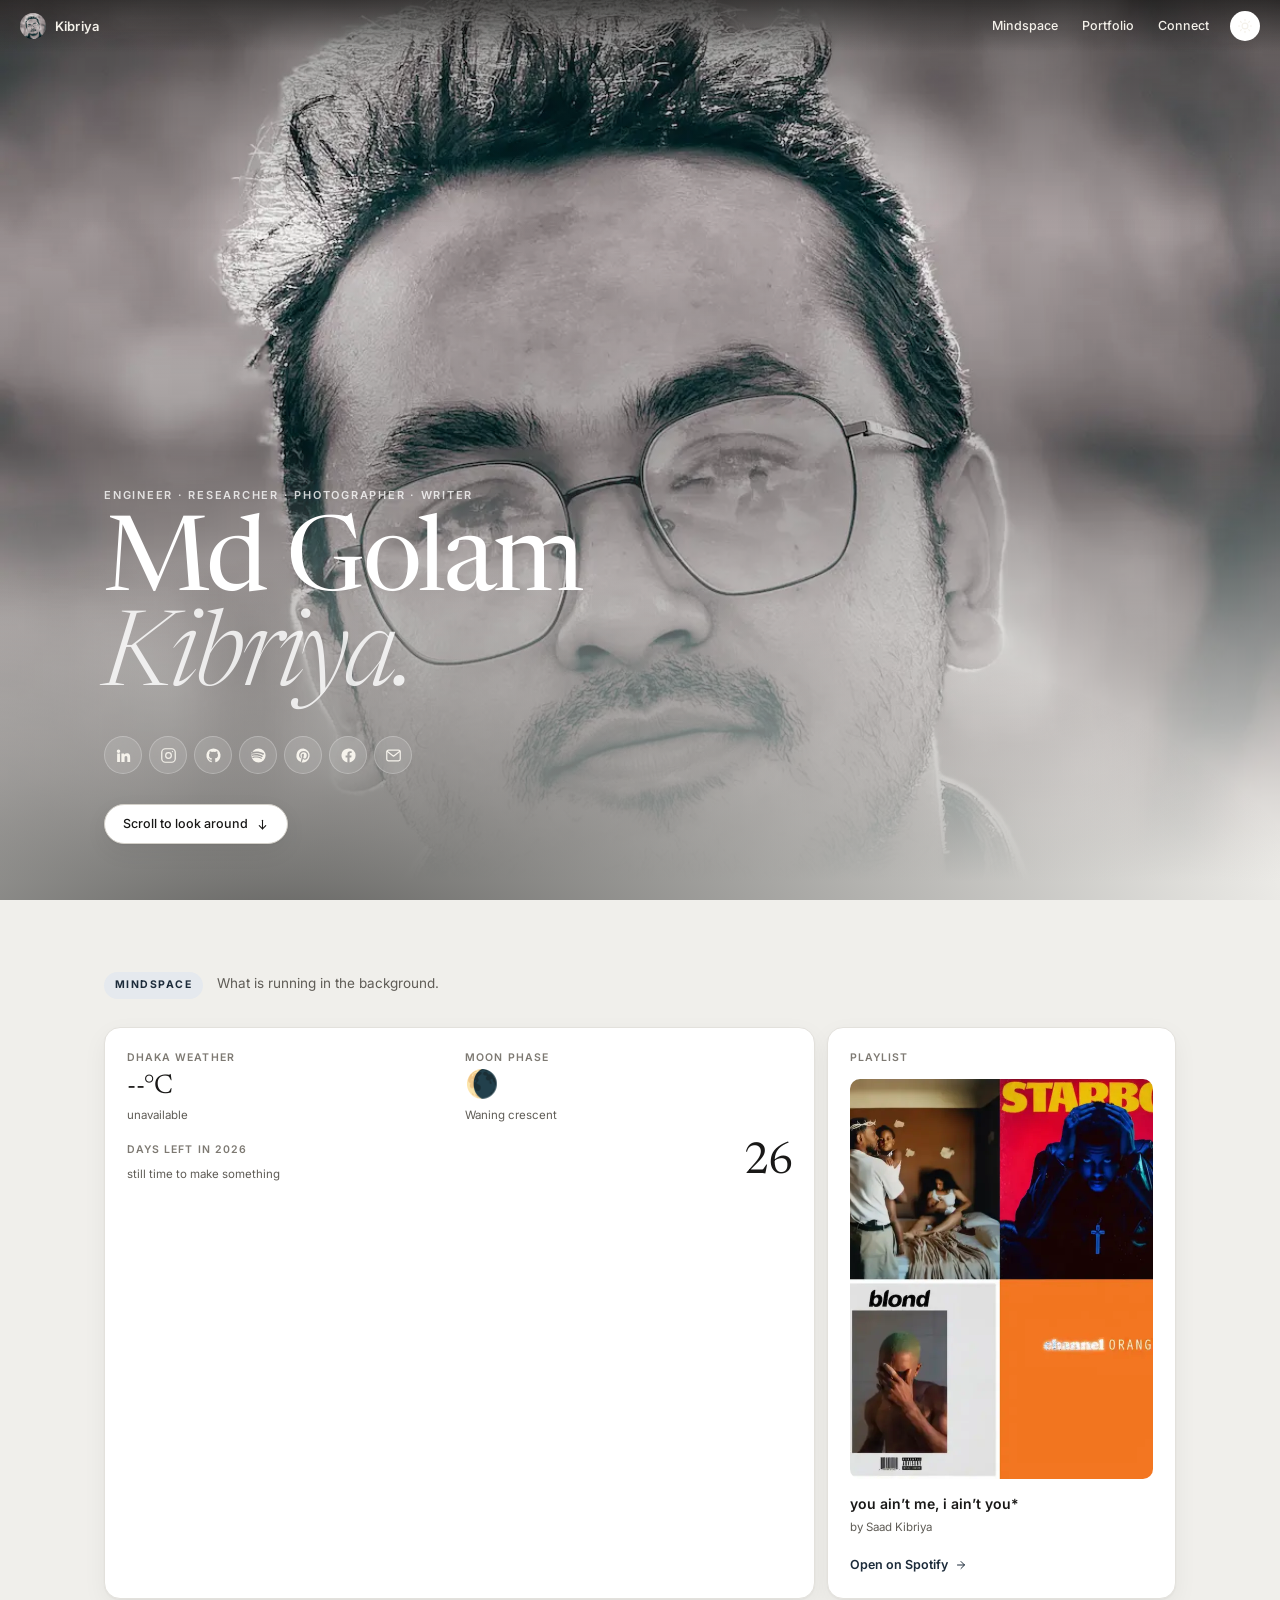
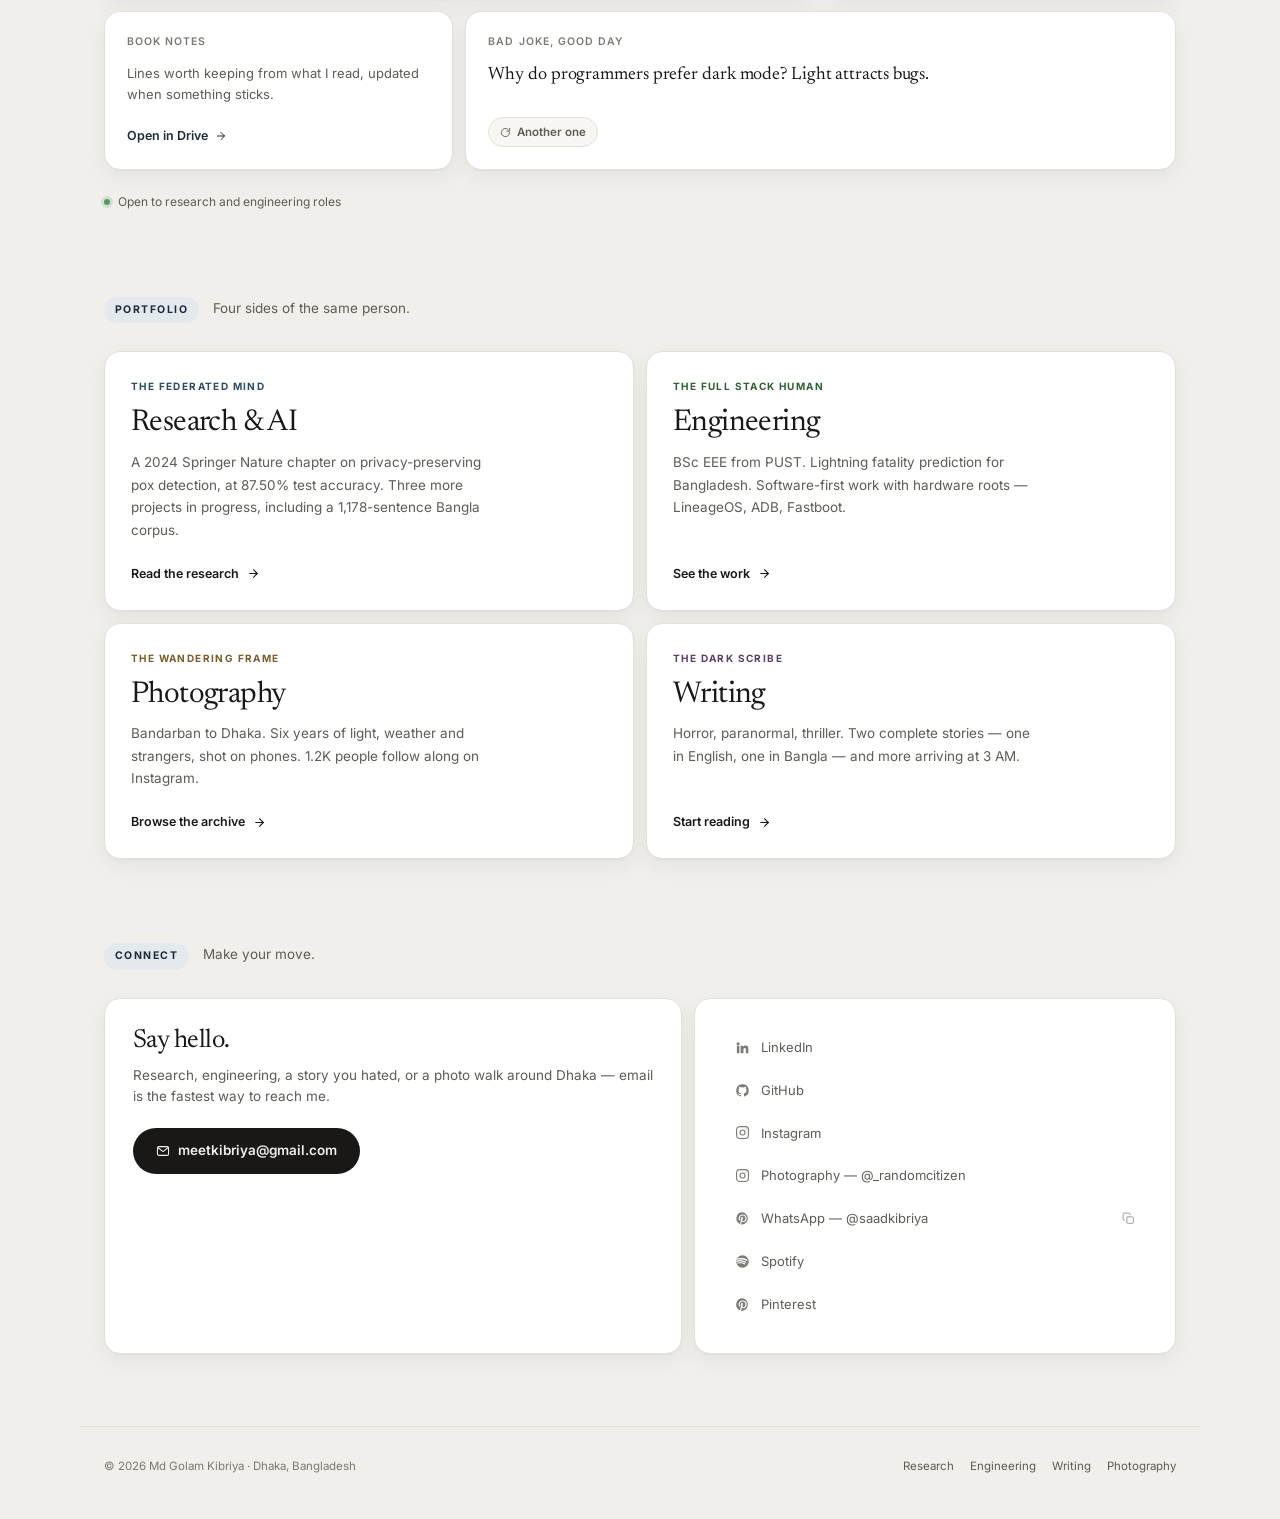
==== index.html @ e621a4d1 "Import the v2 site" ====
<!DOCTYPE html>
<html lang="en" data-theme="light">
<head>
  <meta charset="UTF-8" />
  <meta name="viewport" content="width=device-width, initial-scale=1.0" />
  <title>Md Golam Kibriya — Engineer, Researcher, Photographer, Writer</title>
  <meta name="description" content="Md Golam Kibriya — engineer and researcher in Dhaka. Federated learning, Bengali NLP, photography and dark fiction. One person, four portfolios." />
  <link rel="canonical" href="https://saadkibriya.github.io/" />
  <meta property="og:type" content="website" />
  <meta property="og:title" content="Md Golam Kibriya" />
  <meta property="og:description" content="Engineer, researcher, photographer, writer. One person, four portfolios." />
  <meta property="og:url" content="https://saadkibriya.github.io/" />
  <meta property="og:image" content="https://saadkibriya.github.io/assets/hero.webp" />
  <meta name="twitter:card" content="summary_large_image" />
  <meta name="twitter:title" content="Md Golam Kibriya" />
  <meta name="twitter:description" content="Engineer, researcher, photographer, writer." />
  <meta name="theme-color" content="#f0efeb" />
  <link rel="icon" href="favicon.svg" type="image/svg+xml" />
  <link rel="preconnect" href="https://fonts.googleapis.com" />
  <link rel="preconnect" href="https://fonts.gstatic.com" crossorigin />
  <link href="https://fonts.googleapis.com/css2?family=Inter:wght@400;500;600;700&family=Newsreader:ital,opsz,wght@0,6..72,300;0,6..72,400;1,6..72,300;1,6..72,400&display=swap" rel="stylesheet" />
  <link rel="stylesheet" href="style.css" />
  <script>try{var t=localStorage.getItem('theme');if(t)document.documentElement.setAttribute('data-theme',t)}catch(e){}document.documentElement.classList.add('js')</script>
</head>
<body>

  <a class="skip-link" href="#mindspace">Skip to content</a>

  <header class="site-nav site-nav--overlay" id="siteNav">
    <div class="nav-left">
      <a class="brand" href="#top">
        <img src="assets/hero.webp" alt="" width="26" height="26" />
        Kibriya
      </a>
    </div>
    <div class="nav-right">
      <nav class="nav-links" aria-label="Sections">
        <a class="nav-link" href="#mindspace">Mindspace</a>
        <a class="nav-link" href="#portfolio">Portfolio</a>
        <a class="nav-link nav-link--keep" href="#connect">Connect</a>
      </nav>
      <button class="theme-btn" id="themeBtn" type="button" aria-label="Switch to dark theme">
        <svg id="themeIcon" viewBox="0 0 24 24" fill="none" stroke="currentColor" stroke-width="2" stroke-linecap="round" stroke-linejoin="round" aria-hidden="true"><circle cx="12" cy="12" r="5"/><line x1="12" y1="1" x2="12" y2="3"/><line x1="12" y1="21" x2="12" y2="23"/><line x1="4.22" y1="4.22" x2="5.64" y2="5.64"/><line x1="18.36" y1="18.36" x2="19.78" y2="19.78"/><line x1="1" y1="12" x2="3" y2="12"/><line x1="21" y1="12" x2="23" y2="12"/><line x1="4.22" y1="19.78" x2="5.64" y2="18.36"/><line x1="18.36" y1="5.64" x2="19.78" y2="4.22"/></svg>
      </button>
    </div>
  </header>

  <!-- HERO -->
  <section class="hero-home" id="top">
    <img class="hero-home__photo" src="assets/hero.webp" alt="Portrait of Md Golam Kibriya" width="1200" height="1799" fetchpriority="high" decoding="async" />
    <div class="hero-home__fade" aria-hidden="true"></div>
    <div class="hero-home__inner">
      <p class="hero-eyebrow">Engineer · Researcher · Photographer · Writer</p>
      <h1 class="hero-name">Md Golam<br /><em>Kibriya.</em></h1>

      <div class="social-row" aria-label="Profiles">
        <a href="https://linkedin.com/in/mdgolamkibriya" target="_blank" rel="noopener" aria-label="LinkedIn">
          <svg viewBox="0 0 24 24" fill="currentColor" aria-hidden="true"><path d="M4.98 3.5a2.5 2.5 0 1 1 0 5 2.5 2.5 0 0 1 0-5zM3 9h4v12H3zM9 9h3.8v1.7h.05c.53-1 1.83-2.05 3.77-2.05 4.03 0 4.78 2.65 4.78 6.1V21h-4v-5.4c0-1.29-.02-2.95-1.8-2.95-1.8 0-2.07 1.4-2.07 2.85V21H9z"/></svg>
        </a>
        <a href="https://instagram.com/saadkibriya" target="_blank" rel="noopener" aria-label="Instagram">
          <svg viewBox="0 0 24 24" fill="none" stroke="currentColor" stroke-width="1.7" aria-hidden="true"><rect x="2.5" y="2.5" width="19" height="19" rx="5"/><circle cx="12" cy="12" r="4"/><circle cx="17.6" cy="6.4" r=".9" fill="currentColor" stroke="none"/></svg>
        </a>
        <a href="https://github.com/saadkibriya" target="_blank" rel="noopener" aria-label="GitHub">
          <svg viewBox="0 0 24 24" fill="currentColor" aria-hidden="true"><path d="M12 2a10 10 0 0 0-3.16 19.49c.5.09.68-.22.68-.48v-1.7c-2.78.6-3.37-1.34-3.37-1.34-.45-1.16-1.11-1.47-1.11-1.47-.91-.62.07-.61.07-.61 1 .07 1.53 1.03 1.53 1.03.89 1.53 2.34 1.09 2.91.83.09-.65.35-1.09.63-1.34-2.22-.25-4.56-1.11-4.56-4.95 0-1.09.39-1.98 1.03-2.68-.1-.25-.45-1.27.1-2.65 0 0 .84-.27 2.75 1.02a9.6 9.6 0 0 1 5 0c1.9-1.29 2.74-1.02 2.74-1.02.55 1.38.2 2.4.1 2.65.64.7 1.03 1.59 1.03 2.68 0 3.85-2.35 4.7-4.58 4.94.36.31.68.92.68 1.85v2.74c0 .27.18.58.69.48A10 10 0 0 0 12 2z"/></svg>
        </a>
        <a href="https://open.spotify.com/user/tml3cjk1vhnzwdgx23tsd03e8" target="_blank" rel="noopener" aria-label="Spotify">
          <svg viewBox="0 0 24 24" fill="currentColor" aria-hidden="true"><path d="M12 2a10 10 0 1 0 0 20 10 10 0 0 0 0-20zm4.6 14.4a.8.8 0 0 1-1.1.26c-3-1.83-6.77-2.24-11.2-1.23a.8.8 0 0 1-.36-1.56c4.86-1.11 9.03-.64 12.4 1.42.37.23.49.71.26 1.11zm1.23-2.75a1 1 0 0 1-1.37.33c-3.43-2.11-8.66-2.72-12.72-1.49a1 1 0 0 1-.58-1.91c4.64-1.41 10.4-.73 14.34 1.69.47.29.62.9.33 1.38zm.1-2.86C14.02 8.4 7.4 8.18 3.5 9.36a1.2 1.2 0 1 1-.7-2.3c4.48-1.36 11.8-1.1 16.44 1.66a1.2 1.2 0 1 1-1.23 2.06z"/></svg>
        </a>
        <a href="https://pin.it/4rrveYzr9" target="_blank" rel="noopener" aria-label="Pinterest">
          <svg viewBox="0 0 24 24" fill="currentColor" aria-hidden="true"><path d="M12 2a10 10 0 0 0-3.65 19.31c-.03-.78-.01-1.71.2-2.55l1.24-5.24s-.31-.62-.31-1.55c0-1.45.84-2.53 1.88-2.53.89 0 1.32.67 1.32 1.47 0 .9-.57 2.24-.86 3.48-.25 1.04.52 1.89 1.54 1.89 1.85 0 3.27-1.95 3.27-4.76 0-2.49-1.79-4.23-4.35-4.23-2.96 0-4.7 2.22-4.7 4.51 0 .9.34 1.86.77 2.38a.31.31 0 0 1 .07.3c-.08.32-.25 1-.28 1.14-.04.18-.15.22-.34.13-1.28-.6-2.08-2.46-2.08-3.96 0-3.23 2.35-6.19 6.77-6.19 3.55 0 6.31 2.53 6.31 5.92 0 3.53-2.23 6.38-5.32 6.38-1.04 0-2.02-.54-2.35-1.18l-.64 2.44c-.23.9-.86 2.03-1.28 2.72A10 10 0 1 0 12 2z"/></svg>
        </a>
        <a href="https://www.facebook.com/share/1GQaxwxWEq/" target="_blank" rel="noopener" aria-label="Facebook">
          <svg viewBox="0 0 24 24" fill="currentColor" aria-hidden="true"><path d="M22 12a10 10 0 1 0-11.56 9.88v-6.99H7.9V12h2.54V9.8c0-2.5 1.49-3.89 3.77-3.89 1.09 0 2.24.2 2.24.2v2.46h-1.26c-1.24 0-1.63.77-1.63 1.56V12h2.78l-.45 2.89h-2.33v6.99A10 10 0 0 0 22 12z"/></svg>
        </a>
        <a href="mailto:meetkibriya@gmail.com" aria-label="Email">
          <svg viewBox="0 0 24 24" fill="none" stroke="currentColor" stroke-width="1.7" stroke-linecap="round" stroke-linejoin="round" aria-hidden="true"><rect x="2.5" y="4.5" width="19" height="15" rx="2.5"/><path d="m3 6 9 7 9-7"/></svg>
        </a>
      </div>

      <a class="scroll-cue" href="#mindspace">
        Scroll to look around
        <svg viewBox="0 0 24 24" fill="none" stroke="currentColor" stroke-width="2" stroke-linecap="round" stroke-linejoin="round" aria-hidden="true"><line x1="12" y1="4" x2="12" y2="20"/><polyline points="6 14 12 20 18 14"/></svg>
      </a>
    </div>
  </section>

  <main>

    <!-- MINDSPACE -->
    <section class="section" id="mindspace">
      <div class="section-head">
        <span class="section-pill">Mindspace</span>
        <p class="section-sub">What is running in the background.</p>
      </div>

      <div class="mindspace">
        <div class="card card--life reveal">
          <div class="life-grid">
            <div>
              <span class="cell-label">Dhaka weather</span>
              <span class="cell-value" id="weatherVal">--°C</span>
              <span class="cell-note" id="weatherDesc">fetching</span>
            </div>
            <div>
              <span class="cell-label">Moon phase</span>
              <span class="cell-value" id="moonEmoji">🌑</span>
              <span class="cell-note" id="moonName">calculating</span>
            </div>
            <div class="wide">
              <div>
                <span class="cell-label">Days left in <span id="currentYear">2026</span></span>
                <span class="cell-note">still time to make something</span>
              </div>
              <span class="big-num" id="daysLeft">--</span>
            </div>
          </div>
        </div>

        <div class="card playlist reveal">
          <span class="card-label">Playlist</span>
          <img src="assets/playlist.webp" alt="Playlist artwork" width="400" height="400" loading="lazy" />
          <span class="playlist__title">you ain’t me, i ain’t you*</span>
          <span class="playlist__by">by Saad Kibriya</span>
          <a class="card-link" href="https://open.spotify.com/playlist/1sx7Tz2FahlqJsQ9lOUuZa" target="_blank" rel="noopener">
            Open on Spotify
            <svg viewBox="0 0 24 24" fill="none" stroke="currentColor" stroke-width="2" stroke-linecap="round" stroke-linejoin="round" aria-hidden="true"><line x1="5" y1="12" x2="19" y2="12"/><polyline points="12 5 19 12 12 19"/></svg>
          </a>
        </div>

        <div class="card books reveal">
          <span class="card-label">Book notes</span>
          <p>Lines worth keeping from what I read, updated when something sticks.</p>
          <a class="card-link" href="https://drive.google.com/drive/folders/1EShveXlp0E5pqmcn5FCJDiASJWgfLFGd" target="_blank" rel="noopener">
            Open in Drive
            <svg viewBox="0 0 24 24" fill="none" stroke="currentColor" stroke-width="2" stroke-linecap="round" stroke-linejoin="round" aria-hidden="true"><line x1="5" y1="12" x2="19" y2="12"/><polyline points="12 5 19 12 12 19"/></svg>
          </a>
        </div>

        <div class="card joke reveal">
          <div>
            <span class="card-label">Bad joke, good day</span>
            <p class="joke__text" id="jokeText">Loading</p>
          </div>
          <button class="joke__btn" id="jokeBtn" type="button">
            <svg viewBox="0 0 24 24" fill="none" stroke="currentColor" stroke-width="2" stroke-linecap="round" stroke-linejoin="round" aria-hidden="true"><path d="M21 12a9 9 0 1 1-3.5-7.1"/><polyline points="21 3 21 9 15 9"/></svg>
            Another one
          </button>
        </div>
      </div>

      <p class="available">Open to research and engineering roles</p>
    </section>

    <!-- PORTFOLIO -->
    <section class="section" id="portfolio">
      <div class="section-head">
        <span class="section-pill">Portfolio</span>
        <p class="section-sub">Four sides of the same person.</p>
      </div>

      <div class="portfolio">
        <a class="p-card p-research reveal" href="research/">
          <span class="p-card__tag">The Federated Mind</span>
          <h2>Research &amp; AI</h2>
          <p>A 2024 Springer Nature chapter on privacy-preserving pox detection, at 87.50% test accuracy. Three more projects in progress, including a 1,178-sentence Bangla corpus.</p>
          <span class="p-card__foot">
            Read the research
            <svg viewBox="0 0 24 24" fill="none" stroke="currentColor" stroke-width="2" stroke-linecap="round" stroke-linejoin="round" aria-hidden="true"><line x1="5" y1="12" x2="19" y2="12"/><polyline points="12 5 19 12 12 19"/></svg>
          </span>
        </a>

        <a class="p-card p-engineering reveal" href="engineering/">
          <span class="p-card__tag">The Full Stack Human</span>
          <h2>Engineering</h2>
          <p>BSc EEE from PUST. Lightning fatality prediction for Bangladesh. Software-first work with hardware roots — LineageOS, ADB, Fastboot.</p>
          <span class="p-card__foot">
            See the work
            <svg viewBox="0 0 24 24" fill="none" stroke="currentColor" stroke-width="2" stroke-linecap="round" stroke-linejoin="round" aria-hidden="true"><line x1="5" y1="12" x2="19" y2="12"/><polyline points="12 5 19 12 12 19"/></svg>
          </span>
        </a>

        <a class="p-card p-photography reveal" href="photography/">
          <span class="p-card__tag">The Wandering Frame</span>
          <h2>Photography</h2>
          <p>Bandarban to Dhaka. Six years of light, weather and strangers, shot on phones. 1.2K people follow along on Instagram.</p>
          <span class="p-card__foot">
            Browse the archive
            <svg viewBox="0 0 24 24" fill="none" stroke="currentColor" stroke-width="2" stroke-linecap="round" stroke-linejoin="round" aria-hidden="true"><line x1="5" y1="12" x2="19" y2="12"/><polyline points="12 5 19 12 12 19"/></svg>
          </span>
        </a>

        <a class="p-card p-writing reveal" href="writing/">
          <span class="p-card__tag">The Dark Scribe</span>
          <h2>Writing</h2>
          <p>Horror, paranormal, thriller. Two complete stories — one in English, one in Bangla — and more arriving at 3 AM.</p>
          <span class="p-card__foot">
            Start reading
            <svg viewBox="0 0 24 24" fill="none" stroke="currentColor" stroke-width="2" stroke-linecap="round" stroke-linejoin="round" aria-hidden="true"><line x1="5" y1="12" x2="19" y2="12"/><polyline points="12 5 19 12 12 19"/></svg>
          </span>
        </a>
      </div>
    </section>

    <!-- CONNECT -->
    <section class="section" id="connect">
      <div class="section-head">
        <span class="section-pill">Connect</span>
        <p class="section-sub">Make your move.</p>
      </div>

      <div class="connect-grid">
        <div class="connect-card reveal">
          <h3>Say hello.</h3>
          <p>Research, engineering, a story you hated, or a photo walk around Dhaka — email is the fastest way to reach me.</p>
          <a class="btn" href="mailto:meetkibriya@gmail.com">
            <svg viewBox="0 0 24 24" fill="none" stroke="currentColor" stroke-width="1.8" stroke-linecap="round" stroke-linejoin="round" aria-hidden="true"><rect x="2.5" y="4.5" width="19" height="15" rx="2.5"/><path d="m3 6 9 7 9-7"/></svg>
            meetkibriya@gmail.com
          </a>
        </div>

        <div class="connect-card reveal">
          <div class="link-list">
            <a class="link-row" href="https://linkedin.com/in/mdgolamkibriya" target="_blank" rel="noopener">
              <svg viewBox="0 0 24 24" fill="currentColor" aria-hidden="true"><path d="M4.98 3.5a2.5 2.5 0 1 1 0 5 2.5 2.5 0 0 1 0-5zM3 9h4v12H3zM9 9h3.8v1.7h.05c.53-1 1.83-2.05 3.77-2.05 4.03 0 4.78 2.65 4.78 6.1V21h-4v-5.4c0-1.29-.02-2.95-1.8-2.95-1.8 0-2.07 1.4-2.07 2.85V21H9z"/></svg>
              <span>LinkedIn</span>
            </a>
            <a class="link-row" href="https://github.com/saadkibriya" target="_blank" rel="noopener">
              <svg viewBox="0 0 24 24" fill="currentColor" aria-hidden="true"><path d="M12 2a10 10 0 0 0-3.16 19.49c.5.09.68-.22.68-.48v-1.7c-2.78.6-3.37-1.34-3.37-1.34-.45-1.16-1.11-1.47-1.11-1.47-.91-.62.07-.61.07-.61 1 .07 1.53 1.03 1.53 1.03.89 1.53 2.34 1.09 2.91.83.09-.65.35-1.09.63-1.34-2.22-.25-4.56-1.11-4.56-4.95 0-1.09.39-1.98 1.03-2.68-.1-.25-.45-1.27.1-2.65 0 0 .84-.27 2.75 1.02a9.6 9.6 0 0 1 5 0c1.9-1.29 2.74-1.02 2.74-1.02.55 1.38.2 2.4.1 2.65.64.7 1.03 1.59 1.03 2.68 0 3.85-2.35 4.7-4.58 4.94.36.31.68.92.68 1.85v2.74c0 .27.18.58.69.48A10 10 0 0 0 12 2z"/></svg>
              <span>GitHub</span>
            </a>
            <a class="link-row" href="https://instagram.com/saadkibriya" target="_blank" rel="noopener">
              <svg viewBox="0 0 24 24" fill="none" stroke="currentColor" stroke-width="1.8" aria-hidden="true"><rect x="2.5" y="2.5" width="19" height="19" rx="5"/><circle cx="12" cy="12" r="4"/><circle cx="17.6" cy="6.4" r=".9" fill="currentColor" stroke="none"/></svg>
              <span>Instagram</span>
            </a>
            <a class="link-row" href="https://instagram.com/_randomcitizen" target="_blank" rel="noopener">
              <svg viewBox="0 0 24 24" fill="none" stroke="currentColor" stroke-width="1.8" aria-hidden="true"><rect x="2.5" y="2.5" width="19" height="19" rx="5"/><circle cx="12" cy="12" r="4"/><circle cx="17.6" cy="6.4" r=".9" fill="currentColor" stroke="none"/></svg>
              <span>Photography — @_randomcitizen</span>
            </a>
            <button class="link-row" type="button" data-copy="@saadkibriya" style="text-align:left;background:none;border:0;cursor:pointer;width:100%">
              <svg viewBox="0 0 24 24" fill="currentColor" aria-hidden="true"><path d="M12.04 2a9.9 9.9 0 0 0-3.6 19.06c-.02-.77 0-1.68.2-2.51l1.2-5.16s-.3-.6-.3-1.5c0-1.42.82-2.48 1.85-2.48.87 0 1.3.66 1.3 1.45 0 .88-.56 2.2-.85 3.42-.24 1.02.51 1.86 1.52 1.86 1.82 0 3.22-1.92 3.22-4.69 0-2.45-1.76-4.16-4.28-4.16-2.92 0-4.63 2.19-4.63 4.45 0 .88.34 1.83.76 2.34a.3.3 0 0 1 .07.3l-.28 1.12c-.04.18-.15.22-.34.13-1.26-.59-2.05-2.42-2.05-3.9 0-3.18 2.31-6.1 6.66-6.1 3.5 0 6.22 2.5 6.22 5.83 0 3.48-2.2 6.28-5.24 6.28-1.02 0-1.99-.53-2.32-1.16l-.63 2.4c-.23.88-.85 2-1.26 2.67A9.9 9.9 0 1 0 12.04 2z"/></svg>
              <span>WhatsApp — @saadkibriya</span>
              <svg viewBox="0 0 24 24" fill="none" stroke="currentColor" stroke-width="1.8" stroke-linecap="round" stroke-linejoin="round" style="width:13px;height:13px;opacity:.6" aria-hidden="true"><rect x="9" y="9" width="12" height="12" rx="2"/><path d="M5 15H4a2 2 0 0 1-2-2V4a2 2 0 0 1 2-2h9a2 2 0 0 1 2 2v1"/></svg>
            </button>
            <a class="link-row" href="https://open.spotify.com/user/tml3cjk1vhnzwdgx23tsd03e8" target="_blank" rel="noopener">
              <svg viewBox="0 0 24 24" fill="currentColor" aria-hidden="true"><path d="M12 2a10 10 0 1 0 0 20 10 10 0 0 0 0-20zm4.6 14.4a.8.8 0 0 1-1.1.26c-3-1.83-6.77-2.24-11.2-1.23a.8.8 0 0 1-.36-1.56c4.86-1.11 9.03-.64 12.4 1.42.37.23.49.71.26 1.11zm1.23-2.75a1 1 0 0 1-1.37.33c-3.43-2.11-8.66-2.72-12.72-1.49a1 1 0 0 1-.58-1.91c4.64-1.41 10.4-.73 14.34 1.69.47.29.62.9.33 1.38zm.1-2.86C14.02 8.4 7.4 8.18 3.5 9.36a1.2 1.2 0 1 1-.7-2.3c4.48-1.36 11.8-1.1 16.44 1.66a1.2 1.2 0 1 1-1.23 2.06z"/></svg>
              <span>Spotify</span>
            </a>
            <a class="link-row" href="https://pin.it/4rrveYzr9" target="_blank" rel="noopener">
              <svg viewBox="0 0 24 24" fill="currentColor" aria-hidden="true"><path d="M12 2a10 10 0 0 0-3.65 19.31c-.03-.78-.01-1.71.2-2.55l1.24-5.24s-.31-.62-.31-1.55c0-1.45.84-2.53 1.88-2.53.89 0 1.32.67 1.32 1.47 0 .9-.57 2.24-.86 3.48-.25 1.04.52 1.89 1.54 1.89 1.85 0 3.27-1.95 3.27-4.76 0-2.49-1.79-4.23-4.35-4.23-2.96 0-4.7 2.22-4.7 4.51 0 .9.34 1.86.77 2.38a.31.31 0 0 1 .07.3c-.08.32-.25 1-.28 1.14-.04.18-.15.22-.34.13-1.28-.6-2.08-2.46-2.08-3.96 0-3.23 2.35-6.19 6.77-6.19 3.55 0 6.31 2.53 6.31 5.92 0 3.53-2.23 6.38-5.32 6.38-1.04 0-2.02-.54-2.35-1.18l-.64 2.44c-.23.9-.86 2.03-1.28 2.72A10 10 0 1 0 12 2z"/></svg>
              <span>Pinterest</span>
            </a>
          </div>
        </div>
      </div>
    </section>

  </main>

  <footer class="site-footer">
    <span>© <span data-year>2026</span> Md Golam Kibriya · Dhaka, Bangladesh</span>
    <span class="footer-links">
      <a href="research/">Research</a>
      <a href="engineering/">Engineering</a>
      <a href="writing/">Writing</a>
      <a href="photography/">Photography</a>
    </span>
  </footer>

  <div class="toast" id="toast" role="status" aria-live="polite"></div>

  <script src="theme.js"></script>
  <script src="home.js"></script>
</body>
</html>
---- style.css ----
/* ==========================================================================
   Md Golam Kibriya — v2
   One type system, one theme engine, one nav. Section mood comes from --accent.
   ========================================================================== */

*, *::before, *::after { box-sizing: border-box; margin: 0; padding: 0; }

:root {
  --bg: #f0efeb;
  --surface: #ffffff;
  --surface-2: #f7f6f3;
  --text: #191817;
  --muted: #5f5c56;      /* 5.2:1 on --bg — was #a09d97 at 2.25:1 */
  --faint: #7d7972;
  --border: #e3e1dc;
  --border-strong: #d3d0c9;
  --accent: #1c2b3a;
  --accent-soft: #e5e9ee;

  --font-sans: 'Inter', system-ui, -apple-system, 'Segoe UI', sans-serif;
  --font-display: 'Newsreader', 'Iowan Old Style', Georgia, serif;
  --font-mono: ui-monospace, 'SF Mono', 'Cascadia Code', monospace;

  --wrap: 880px;
  --radius: 16px;
  --radius-sm: 10px;
  --shadow: 0 1px 2px rgba(24, 22, 18, .04), 0 8px 24px rgba(24, 22, 18, .05);
  --ease: cubic-bezier(.4, 0, .2, 1);
}

[data-theme="dark"] {
  --bg: #121211;
  --surface: #1b1b1a;
  --surface-2: #232322;
  --text: #f2efe9;
  --muted: #b3aea5;
  --faint: #8d8880;
  --border: #2e2e2c;
  --border-strong: #3d3d3a;
  --accent: #cbbfa6;
  --accent-soft: #2a2926;
  --shadow: 0 1px 2px rgba(0, 0, 0, .3), 0 8px 24px rgba(0, 0, 0, .28);
}

body.section-research   { --accent: #2c4a63; --accent-soft: #e4eaf0; }
body.section-engineering{ --accent: #2f5f34; --accent-soft: #e4eee5; }
body.section-writing    { --accent: #5b3e6b; --accent-soft: #ede6f1; }
body.section-photography{ --accent: #7a5c2a; --accent-soft: #f2ebdd; }

[data-theme="dark"] body.section-research    { --accent: #8fb4d1; --accent-soft: #202d38; }
[data-theme="dark"] body.section-engineering { --accent: #8fbe93; --accent-soft: #1e2a20; }
[data-theme="dark"] body.section-writing     { --accent: #bda3c9; --accent-soft: #2a2330; }
[data-theme="dark"] body.section-photography { --accent: #d6bb85; --accent-soft: #2e2820; }

html { scroll-behavior: smooth; -webkit-text-size-adjust: 100%; }

body {
  background: var(--bg);
  color: var(--text);
  font-family: var(--font-sans);
  font-size: 16px;
  line-height: 1.6;
  -webkit-font-smoothing: antialiased;
  overflow-x: hidden;
  transition: background .3s var(--ease), color .3s var(--ease);
}

img, svg { display: block; max-width: 100%; }
a { color: inherit; text-decoration: none; }
a, button { touch-action: manipulation; }
body { -webkit-tap-highlight-color: rgba(0,0,0,.08); }
button { font: inherit; color: inherit; }
h1, h2, h3, h4 { font-weight: 400; line-height: 1.15; }
::selection { background: var(--accent); color: #fff; }

:focus-visible {
  outline: 2px solid var(--accent);
  outline-offset: 3px;
  border-radius: 4px;
}

.skip-link {
  position: absolute; left: 12px; top: -60px; z-index: 999;
  background: var(--surface); color: var(--text);
  border: 1px solid var(--border-strong); border-radius: 8px;
  padding: 10px 16px; font-size: 13px; transition: top .2s;
}
.skip-link:focus { top: 12px; }

/* ── NAV ───────────────────────────────────────────────────────────────── */
.site-nav {
  position: sticky; top: 0; z-index: 100;
  display: flex; align-items: center; justify-content: space-between;
  gap: 12px; padding: 10px 20px;
  background: color-mix(in srgb, var(--bg) 86%, transparent);
  border-bottom: 1px solid transparent;
  backdrop-filter: blur(16px); -webkit-backdrop-filter: blur(16px);
  transition: border-color .25s, background .25s;
}
.site-nav.scrolled { border-bottom-color: var(--border); }
.site-nav--overlay {
  position: fixed; inset: 0 0 auto 0;
  background: linear-gradient(to bottom, rgba(12,12,11,.55), rgba(12,12,11,0));
  backdrop-filter: none; -webkit-backdrop-filter: none; border: 0;
}
.site-nav--overlay .brand,
.site-nav--overlay .nav-link { color: #f4f1ea; }
.site-nav--overlay .theme-btn { color: #f4f1ea; border-color: rgba(255,255,255,.35); }
.site-nav--overlay.scrolled {
  background: color-mix(in srgb, var(--bg) 92%, transparent);
  border-bottom: 1px solid var(--border);
  backdrop-filter: blur(16px); -webkit-backdrop-filter: blur(16px);
}
.site-nav--overlay.scrolled .brand,
.site-nav--overlay.scrolled .nav-link { color: var(--text); }
.site-nav--overlay.scrolled .theme-btn { color: var(--muted); border-color: var(--border); }

.nav-left, .nav-right { display: flex; align-items: center; gap: 10px; }
.brand {
  display: inline-flex; align-items: center; gap: 9px;
  font-size: 13px; font-weight: 600; letter-spacing: .01em;
}
.brand img { width: 26px; height: 26px; border-radius: 50%; object-fit: cover; object-position: center 18%; }
.nav-links { display: flex; align-items: center; gap: 2px; }
.nav-link {
  font-size: 12.5px; font-weight: 500; color: var(--muted);
  padding: 6px 11px; border-radius: 999px; transition: background .2s, color .2s;
}
.nav-link:hover { background: var(--surface-2); color: var(--text); }
.site-nav--overlay .nav-link:hover { background: rgba(255,255,255,.14); color: #fff; }
.nav-back {
  display: inline-flex; align-items: center; gap: 6px;
  font-size: 12.5px; font-weight: 500; color: var(--muted);
  border: 1px solid var(--border); background: var(--surface);
  border-radius: 999px; padding: 5px 13px; transition: color .2s, border-color .2s;
}
.nav-back:hover { color: var(--text); border-color: var(--border-strong); }
.nav-back svg { width: 11px; height: 11px; }
.nav-title { font-size: 12px; color: var(--faint); letter-spacing: .02em; }

.theme-btn {
  width: 30px; height: 30px; flex: 0 0 auto;
  display: grid; place-items: center;
  border: 1px solid var(--border); border-radius: 50%;
  background: var(--surface); color: var(--muted); cursor: pointer;
  transition: color .2s, border-color .2s, background .2s;
}
.theme-btn:hover { color: var(--text); border-color: var(--border-strong); }
.theme-btn svg { width: 14px; height: 14px; }

@media (max-width: 700px) {
  .nav-links .nav-link:not(.nav-link--keep) { display: none; }
  .nav-title { display: none; }
}

/* ── HOME: HERO ────────────────────────────────────────────────────────── */
.hero-home {
  position: relative; min-height: 100vh; min-height: 100svh;
  display: flex; align-items: flex-end;
  overflow: hidden; isolation: isolate;
}
.hero-home__photo {
  position: absolute; inset: 0; z-index: -2;
  width: 100%; height: 100%; object-fit: cover; object-position: center 22%;
}
.hero-home__fade {
  position: absolute; inset: 0; z-index: -1;
  background:
    radial-gradient(ellipse 120% 62% at 22% 104%, rgba(10,10,9,.62), rgba(10,10,9,0) 68%),
    linear-gradient(to bottom, rgba(10,10,9,.42) 0%, rgba(10,10,9,0) 26%),
    linear-gradient(to top, var(--bg) 2%, rgba(240,239,235,.7) 14%, rgba(10,10,9,.24) 50%, rgba(10,10,9,0) 76%);
}
.hero-home__inner {
  width: 100%; max-width: 1120px; margin: 0 auto;
  padding: 0 24px 56px;
}
.hero-eyebrow {
  font-size: 11px; font-weight: 600; letter-spacing: .16em;
  text-transform: uppercase; color: rgba(255,255,255,.78);
  margin-bottom: 14px;
}
.hero-name {
  font-family: var(--font-display);
  font-size: clamp(52px, 9vw, 104px);
  line-height: .92; letter-spacing: -.03em;
  color: #fff; margin-bottom: 26px;
  text-wrap: balance;
}
.hero-name em { font-style: italic; font-weight: 300; color: rgba(255,255,255,.82); }

.social-row { display: flex; flex-wrap: wrap; gap: 7px; margin-bottom: 30px; }
.social-row a {
  width: 38px; height: 38px; display: grid; place-items: center;
  border-radius: 50%; color: #f6f3ec;
  background: rgba(255,255,255,.12);
  border: 1px solid rgba(255,255,255,.24);
  backdrop-filter: blur(8px);
  transition: background .2s, transform .2s;
}
.social-row a:hover { background: rgba(255,255,255,.26); transform: translateY(-2px); }
.social-row svg { width: 17px; height: 17px; }

.scroll-cue {
  display: inline-flex; align-items: center; gap: 8px;
  font-size: 12.5px; font-weight: 500; color: var(--text);
  padding: 9px 18px; border-radius: 999px;
  background: var(--surface); border: 1px solid var(--border-strong);
  box-shadow: var(--shadow);
}
.scroll-cue svg { width: 13px; height: 13px; transition: transform .2s; }
.scroll-cue:hover svg { transform: translateY(3px); }

/* ── HOME: SECTIONS ────────────────────────────────────────────────────── */
.section { max-width: 1120px; margin: 0 auto; padding: 72px 24px; }
.section + .section { padding-top: 12px; }
.section-head { display: flex; align-items: baseline; gap: 14px; flex-wrap: wrap; margin-bottom: 28px; }
.section-pill {
  font-size: 10.5px; font-weight: 700; letter-spacing: .14em; text-transform: uppercase;
  color: var(--accent); background: var(--accent-soft);
  padding: 5px 11px; border-radius: 999px;
}
[data-theme="dark"] .section-pill { color: var(--accent); }
.section-sub { font-size: 13.5px; color: var(--muted); }

/* Mindspace */
.mindspace {
  display: grid; gap: 12px;
  grid-template-columns: repeat(3, 1fr);
}
@media (max-width: 900px) { .mindspace { grid-template-columns: repeat(2, 1fr); } }
@media (max-width: 560px) { .mindspace { grid-template-columns: 1fr; } }

.card {
  background: var(--surface);
  border: 1px solid var(--border);
  border-radius: var(--radius);
  padding: 22px;
  box-shadow: var(--shadow);
}
.card--life { grid-column: span 2; }
.joke { grid-column: span 2; }
@media (max-width: 900px) { .card--life, .joke { grid-column: span 2; } }
@media (max-width: 560px) { .card--life, .joke { grid-column: span 1; } }

.life-grid { display: grid; grid-template-columns: 1fr 1fr; gap: 18px 12px; }
.life-grid .wide { grid-column: 1 / -1; display: flex; align-items: flex-end; justify-content: space-between; gap: 12px; }
.cell-label { display: block; font-size: 10.5px; font-weight: 600; letter-spacing: .1em; text-transform: uppercase; color: var(--faint); margin-bottom: 6px; }
.cell-value { display: block; font-family: var(--font-display); font-size: 27px; line-height: 1; letter-spacing: -.01em; }
.cell-note { display: block; font-size: 11.5px; color: var(--muted); margin-top: 6px; }
.big-num { font-family: var(--font-display); font-size: 44px; line-height: .9; letter-spacing: -.03em; }

.card-label { display: block; font-size: 10.5px; font-weight: 600; letter-spacing: .1em; text-transform: uppercase; color: var(--faint); margin-bottom: 12px; }
.playlist img { width: 100%; aspect-ratio: 1; object-fit: cover; border-radius: var(--radius-sm); margin-bottom: 12px; }
.playlist__title { font-size: 14px; font-weight: 600; }
.playlist__by { display: block; font-size: 11.5px; color: var(--muted); margin: 2px 0 14px; }
.card-link {
  display: inline-flex; align-items: center; gap: 7px;
  font-size: 12.5px; font-weight: 600; color: var(--accent);
}
.card-link:hover { text-decoration: underline; text-underline-offset: 3px; }
.card-link svg { width: 12px; height: 12px; }

.books p { font-size: 13px; color: var(--muted); line-height: 1.65; margin-bottom: 16px; }
.joke { display: flex; flex-direction: column; justify-content: space-between; gap: 16px; }
.joke__text { font-family: var(--font-display); font-size: 18px; line-height: 1.4; letter-spacing: -.005em; }
.joke__btn {
  align-self: flex-start; display: inline-flex; align-items: center; gap: 6px;
  font-size: 11.5px; font-weight: 600; color: var(--muted);
  background: var(--surface-2); border: 1px solid var(--border);
  padding: 5px 11px; border-radius: 999px; cursor: pointer;
}
.joke__btn:hover { color: var(--text); }
.joke__btn svg { width: 11px; height: 11px; }

.available {
  display: inline-flex; align-items: center; gap: 8px;
  font-size: 12px; color: var(--muted); margin-top: 22px;
}
.available::before {
  content: ''; width: 6px; height: 6px; border-radius: 50%;
  background: #4f9a63; box-shadow: 0 0 0 3px rgba(79,154,99,.18);
}

/* Portfolio */
.portfolio { display: grid; grid-template-columns: repeat(2, 1fr); gap: 12px; }
@media (max-width: 700px) { .portfolio { grid-template-columns: 1fr; } }

.p-card {
  position: relative; display: flex; flex-direction: column;
  min-height: 230px; padding: 26px;
  background: var(--surface); border: 1px solid var(--border);
  border-radius: var(--radius); box-shadow: var(--shadow);
  overflow: hidden; transition: transform .25s var(--ease), border-color .25s, box-shadow .25s;
}
.p-card::after {
  content: ''; position: absolute; inset: auto 0 0 0; height: 3px;
  background: var(--card-accent, var(--accent));
  transform: scaleX(0); transform-origin: left; transition: transform .35s var(--ease);
}
.p-card:hover { transform: translateY(-3px); border-color: var(--border-strong); }
.p-card:hover::after { transform: scaleX(1); }
.p-card__tag {
  font-size: 10px; font-weight: 700; letter-spacing: .14em; text-transform: uppercase;
  color: var(--card-accent, var(--accent)); margin-bottom: 12px;
}
.p-card h2 { font-family: var(--font-display); font-size: 30px; letter-spacing: -.02em; margin-bottom: 10px; }
.p-card p { font-size: 13.5px; line-height: 1.68; color: var(--muted); max-width: 40ch; }
.p-card__foot { margin-top: auto; padding-top: 22px; display: flex; align-items: center; gap: 8px; font-size: 12.5px; font-weight: 600; }
.p-card__foot svg { width: 13px; height: 13px; transition: transform .2s; }
.p-card:hover .p-card__foot svg { transform: translateX(4px); }

.p-research { --card-accent: #2c4a63; }
.p-engineering { --card-accent: #2f5f34; }
.p-photography { --card-accent: #7a5c2a; }
.p-writing { --card-accent: #5b3e6b; }
[data-theme="dark"] .p-research { --card-accent: #8fb4d1; }
[data-theme="dark"] .p-engineering { --card-accent: #8fbe93; }
[data-theme="dark"] .p-photography { --card-accent: #d6bb85; }
[data-theme="dark"] .p-writing { --card-accent: #bda3c9; }

/* Connect */
.connect-grid { display: grid; grid-template-columns: 1.2fr 1fr; gap: 12px; }
@media (max-width: 780px) { .connect-grid { grid-template-columns: 1fr; } }
.connect-card { background: var(--surface); border: 1px solid var(--border); border-radius: var(--radius); padding: 28px; box-shadow: var(--shadow); }
.connect-card h3 { font-family: var(--font-display); font-size: 26px; letter-spacing: -.02em; margin-bottom: 8px; }
.connect-card p { font-size: 13.5px; color: var(--muted); margin-bottom: 20px; }

.btn {
  display: inline-flex; align-items: center; justify-content: center; gap: 8px;
  font-size: 13.5px; font-weight: 600; padding: 11px 22px;
  border-radius: 999px; border: 1px solid transparent; cursor: pointer;
  background: var(--text); color: var(--bg);
  transition: opacity .18s, transform .18s;
}
.btn:hover { opacity: .86; transform: translateY(-1px); }
.btn svg { width: 14px; height: 14px; }
.btn--ghost { background: transparent; color: var(--text); border-color: var(--border-strong); }
.btn--ghost:hover { background: var(--surface-2); opacity: 1; }
.btn--sm { padding: 8px 15px; font-size: 12.5px; }

.link-list { display: flex; flex-direction: column; gap: 2px; }
.link-row {
  display: flex; align-items: center; gap: 11px;
  padding: 10px 12px; border-radius: var(--radius-sm);
  font-size: 13px; color: var(--muted); transition: background .18s, color .18s;
}
.link-row:hover { background: var(--surface-2); color: var(--text); }
.link-row svg { width: 15px; height: 15px; flex: 0 0 auto; opacity: .8; }
.link-row span { flex: 1; }

.toast {
  position: fixed; left: 50%; bottom: 28px; transform: translate(-50%, 20px);
  background: var(--text); color: var(--bg);
  font-size: 12.5px; font-weight: 500; padding: 10px 18px; border-radius: 999px;
  opacity: 0; pointer-events: none; transition: opacity .2s, transform .2s; z-index: 500;
}
.toast.show { opacity: 1; transform: translate(-50%, 0); }

/* ── SUBPAGE LAYOUT ────────────────────────────────────────────────────── */
.page-hero {
  max-width: var(--wrap); margin: 0 auto;
  padding: 76px 24px 44px;
}
.page-eyebrow {
  display: inline-flex; align-items: center; gap: 10px;
  font-size: 10.5px; font-weight: 700; letter-spacing: .16em; text-transform: uppercase;
  color: var(--accent); margin-bottom: 18px;
}
.page-eyebrow::after { content: ''; width: 42px; height: 1px; background: currentColor; opacity: .4; }
.page-title {
  font-family: var(--font-display);
  font-size: clamp(42px, 7vw, 74px);
  line-height: .98; letter-spacing: -.03em;
  margin-bottom: 22px; text-wrap: balance;
}
.page-title em { font-style: italic; font-weight: 300; color: var(--muted); }
.page-desc { font-size: 16px; line-height: 1.72; color: var(--muted); max-width: 58ch; }

.wrap { max-width: var(--wrap); margin: 0 auto; padding: 0 24px 88px; }
.rule { height: 1px; background: var(--border); margin: 44px 0; }

.sec-label {
  display: block; font-size: 10.5px; font-weight: 700;
  letter-spacing: .14em; text-transform: uppercase;
  color: var(--faint); margin-bottom: 18px;
}

/* Stats */
.stats { display: grid; grid-template-columns: repeat(3, 1fr); gap: 10px; margin-bottom: 8px; }
@media (max-width: 620px) { .stats { grid-template-columns: 1fr; } }
.stat {
  background: var(--surface); border: 1px solid var(--border);
  border-radius: var(--radius); padding: 20px 22px; box-shadow: var(--shadow);
}
.stat-n {
  display: block; font-family: var(--font-display);
  font-size: 34px; line-height: 1; letter-spacing: -.02em; margin-bottom: 7px;
}
.stat-l { font-size: 12px; color: var(--muted); line-height: 1.5; }

/* Publication card */
.paper {
  position: relative;
  background: var(--surface); border: 1px solid var(--border);
  border-radius: var(--radius); padding: 26px 28px; margin-bottom: 12px;
  box-shadow: var(--shadow);
}
.paper__status {
  display: inline-flex; align-items: center; gap: 7px;
  font-size: 10.5px; font-weight: 700; letter-spacing: .1em; text-transform: uppercase;
  color: var(--muted); margin-bottom: 14px;
}
.paper__status::before { content: ''; width: 6px; height: 6px; border-radius: 50%; background: var(--border-strong); }
.paper__status--published { color: var(--accent); }
.paper__status--published::before { background: currentColor; }
.paper h3 {
  font-family: var(--font-display); font-size: clamp(22px, 3.4vw, 29px);
  line-height: 1.2; letter-spacing: -.015em; margin-bottom: 8px; text-wrap: pretty;
}
.paper__venue { font-size: 12.5px; color: var(--muted); margin-bottom: 14px; }
.paper__venue strong { color: var(--text); font-weight: 600; }
.paper__body { font-size: 13.5px; line-height: 1.72; color: var(--muted); margin-bottom: 16px; }
.paper__quote {
  font-size: 13px; line-height: 1.7; color: var(--muted);
  border-left: 2px solid var(--accent); padding-left: 16px; margin: 0 0 16px;
}
.paper__quote strong { color: var(--text); }
.tags { display: flex; flex-wrap: wrap; gap: 5px; margin-bottom: 18px; }
.tag {
  font-size: 10.5px; font-weight: 600; letter-spacing: .03em;
  padding: 3px 9px; border-radius: 5px;
  color: var(--accent); background: var(--accent-soft);
}
.paper__actions { display: flex; flex-wrap: wrap; gap: 8px; }
.paper__cite {
  font-family: var(--font-mono); font-size: 11.5px; line-height: 1.6;
  color: var(--faint); background: var(--surface-2);
  border: 1px solid var(--border); border-radius: var(--radius-sm);
  padding: 12px 14px; margin-top: 18px;
}

/* Timeline */
.timeline { position: relative; padding-left: 30px; }
.timeline::before {
  content: ''; position: absolute; left: 8px; top: 10px; bottom: 10px;
  width: 1px; background: var(--border-strong);
}
.tl { position: relative; margin-bottom: 14px; }
.tl::before {
  content: ''; position: absolute; left: -26px; top: 24px;
  width: 9px; height: 9px; border-radius: 50%;
  background: var(--surface); border: 2px solid var(--border-strong);
}
.tl--now::before { background: var(--accent); border-color: var(--accent); }
.tl__card {
  background: var(--surface); border: 1px solid var(--border);
  border-radius: var(--radius); padding: 20px 22px; box-shadow: var(--shadow);
}
.tl__date { font-size: 11px; font-weight: 600; letter-spacing: .04em; color: var(--faint); margin-bottom: 5px; }
.tl__role { font-size: 15.5px; font-weight: 600; margin-bottom: 2px; }
.tl__org { font-size: 12.5px; color: var(--muted); margin-bottom: 9px; }
.tl__desc { font-size: 13px; line-height: 1.68; color: var(--muted); }

/* Skill groups */
.groups { display: grid; grid-template-columns: repeat(2, 1fr); gap: 10px; }
@media (max-width: 620px) { .groups { grid-template-columns: 1fr; } }
.group {
  background: var(--surface); border: 1px solid var(--border);
  border-radius: var(--radius); padding: 20px 22px; box-shadow: var(--shadow);
}
.group h4 { font-size: 13px; font-weight: 600; margin-bottom: 12px; }
.chips { display: flex; flex-wrap: wrap; gap: 5px; }
.chip {
  font-size: 11.5px; color: var(--muted);
  border: 1px solid var(--border); border-radius: 6px; padding: 4px 10px;
}

/* Repo list */
.repos { display: grid; gap: 2px; }
.repo {
  display: flex; align-items: center; gap: 12px;
  padding: 13px 14px; border-radius: var(--radius-sm);
  border: 1px solid transparent; transition: background .18s, border-color .18s;
}
.repo:hover { background: var(--surface); border-color: var(--border); }
.repo__name { font-size: 13.5px; font-weight: 600; }
.repo__desc { font-size: 12px; color: var(--muted); }
.repo__meta { margin-left: auto; font-size: 11px; color: var(--faint); white-space: nowrap; }
.repo svg { width: 15px; height: 15px; color: var(--faint); flex: 0 0 auto; }
@media (max-width: 600px) { .repo__meta { display: none; } }

/* CTA panel */
.cta-panel {
  margin-top: 48px; padding: 32px;
  border-radius: var(--radius);
  background: var(--accent-soft);
  border: 1px solid var(--border);
}
.cta-panel h3 { font-family: var(--font-display); font-size: 27px; letter-spacing: -.02em; margin-bottom: 8px; }
.cta-panel p { font-size: 13.5px; color: var(--muted); margin-bottom: 20px; max-width: 48ch; }

/* ── WRITING ───────────────────────────────────────────────────────────── */
.bio-grid { display: grid; grid-template-columns: 1fr 1fr; gap: 34px; }
@media (max-width: 740px) { .bio-grid { grid-template-columns: 1fr; gap: 20px; } }
.bio-grid p { font-size: 14.5px; line-height: 1.82; color: var(--muted); }
.bio-grid p + p { margin-top: 14px; }
.bio-grid strong { color: var(--text); font-weight: 600; }
.bio-grid em { font-style: italic; color: var(--text); }

.pull { border-left: 1px solid var(--border-strong); padding-left: 24px; margin: 40px 0; }
.pull blockquote {
  font-family: var(--font-display); font-style: italic;
  font-size: clamp(19px, 2.8vw, 25px); line-height: 1.5; color: var(--text);
}
.pull cite { display: block; margin-top: 12px; font-size: 11.5px; font-style: normal; color: var(--faint); }

.story-list { display: grid; gap: 10px; }
.story-card {
  display: grid; grid-template-columns: 1fr auto; align-items: stretch;
  background: var(--surface); border: 1px solid var(--border);
  border-radius: var(--radius); overflow: hidden; box-shadow: var(--shadow);
  transition: transform .22s var(--ease), border-color .22s;
}
.story-card:hover { transform: translateY(-2px); border-color: var(--border-strong); }
.story-card__body { padding: 26px 28px; }
.story-card__num { font-size: 10.5px; letter-spacing: .12em; text-transform: uppercase; color: var(--faint); margin-bottom: 10px; display: block; }
.story-card h3 {
  font-family: var(--font-display); font-size: clamp(24px, 3.4vw, 31px);
  letter-spacing: -.02em; line-height: 1.15; margin-bottom: 6px;
}
.story-card__by { font-size: 11.5px; color: var(--faint); margin-bottom: 14px; }
.story-card__ex {
  font-size: 13.5px; line-height: 1.75; color: var(--muted);
  border-left: 1px solid var(--border-strong); padding-left: 15px; margin-bottom: 16px;
}
.story-card__aside {
  display: grid; place-items: center; min-width: 92px;
  padding: 22px 16px; border-left: 1px solid var(--border);
  font-size: 10px; letter-spacing: .14em; text-transform: uppercase; color: var(--faint);
  writing-mode: vertical-rl; transform: rotate(180deg);
}
@media (max-width: 560px) {
  .story-card { grid-template-columns: 1fr; }
  .story-card__aside { display: none; }
  .story-card__body { padding: 22px; }
}
.note {
  display: flex; gap: 14px; align-items: flex-start;
  background: var(--surface); border: 1px dashed var(--border-strong);
  border-radius: var(--radius); padding: 20px 22px; margin-top: 12px;
}
.note svg { width: 16px; height: 16px; flex: 0 0 auto; color: var(--faint); margin-top: 3px; }
.note h4 { font-size: 13px; font-weight: 600; margin-bottom: 4px; }
.note p { font-size: 12.5px; color: var(--muted); line-height: 1.65; }

/* ── PHOTOGRAPHY ───────────────────────────────────────────────────────── */
.gear { display: flex; flex-wrap: wrap; gap: 6px; margin-bottom: 36px; }
.gear span {
  display: inline-flex; align-items: center; gap: 6px;
  font-size: 11.5px; color: var(--muted);
  border: 1px solid var(--border); border-radius: 6px; padding: 5px 11px;
}
.gear span.now { color: var(--accent); border-color: var(--accent); }
.gear svg { width: 11px; height: 11px; }

.feed-head { display: flex; align-items: center; justify-content: space-between; gap: 12px; flex-wrap: wrap; margin-bottom: 18px; }
.live { display: inline-flex; align-items: center; gap: 7px; font-size: 10.5px; letter-spacing: .1em; text-transform: uppercase; color: var(--muted); }
.live::before { content: ''; width: 5px; height: 5px; border-radius: 50%; background: #4f9a63; }
.behold-wrap behold-widget { --behold-widget-background: transparent; display: block; width: 100%; }

/* ── FOOTER ────────────────────────────────────────────────────────────── */
.site-footer {
  max-width: 1120px; margin: 0 auto; padding: 30px 24px 44px;
  border-top: 1px solid var(--border);
  display: flex; align-items: center; justify-content: space-between;
  flex-wrap: wrap; gap: 14px;
  font-size: 11.5px; color: var(--faint);
}
.site-footer a { color: var(--muted); }
.site-footer a:hover { color: var(--text); }
.footer-links { display: flex; gap: 16px; flex-wrap: wrap; }

/* ── MOTION ────────────────────────────────────────────────────────────── */
/* Hidden only once JS has confirmed it can reveal them again. */
html.js .reveal { opacity: 0; transform: translateY(14px); }
html.js .reveal.in { opacity: 1; transform: none; transition: opacity .5s var(--ease), transform .5s var(--ease); }

@media (prefers-reduced-motion: reduce) {
  html { scroll-behavior: auto; }
  *, *::before, *::after { animation-duration: .001ms !important; transition-duration: .001ms !important; }
  html.js .reveal { opacity: 1 !important; transform: none !important; }
}

/* ==========================================================================
   MOBILE PASS — 44px targets, tighter gutters, no element wider than the page
   ========================================================================== */
@media (max-width: 700px) {
  .page-hero { padding: 48px 20px 34px; }
  .wrap { padding: 0 20px 72px; }
  .section { padding: 56px 20px; }

  .site-nav { padding: 10px 16px; }
  .brand img { width: 28px; height: 28px; }
  .theme-btn { width: 40px; height: 40px; }
  .nav-back { padding: 8px 14px; }
  .nav-link { font-size: 13px; padding: 9px 13px; }

  .hero-home__inner { padding: 0 20px 40px; }
  .hero-eyebrow { font-size: 10.5px; letter-spacing: .1em; }
  .social-row { gap: 6px; }
  .social-row a { width: 38px; height: 38px; }
  .social-row svg { width: 17px; height: 17px; }
  .scroll-cue { padding: 11px 18px; }

  .card, .group, .connect-card, .paper, .tl__card, .stat, .cta-panel { padding: 20px; }
  .p-card { min-height: 0; padding: 22px; }
  .p-card h2 { font-size: 27px; }
  .paper h3 { font-size: 21.5px; }
  .story-card__body { padding: 22px 20px; }
  .note { padding: 18px; }

  .section-head { gap: 8px 12px; margin-bottom: 22px; }
  .site-footer { flex-direction: column; align-items: flex-start; padding: 26px 20px 40px; }
  .connect-card .btn { width: 100%; }
  .link-row { padding: 12px; }
}

@media (max-width: 420px) {
  .hero-name { font-size: clamp(44px, 13.5vw, 58px); }
  .hero-eyebrow { font-size: 9.5px; letter-spacing: .06em; }
  .page-title { font-size: clamp(34px, 11.5vw, 46px); }
  .stat-n { font-size: 30px; }
  .big-num { font-size: 38px; }
  .life-grid { gap: 16px 10px; }
  .paper__cite { font-size: 10.5px; word-break: break-all; }
  .nav-title { display: none; }
}
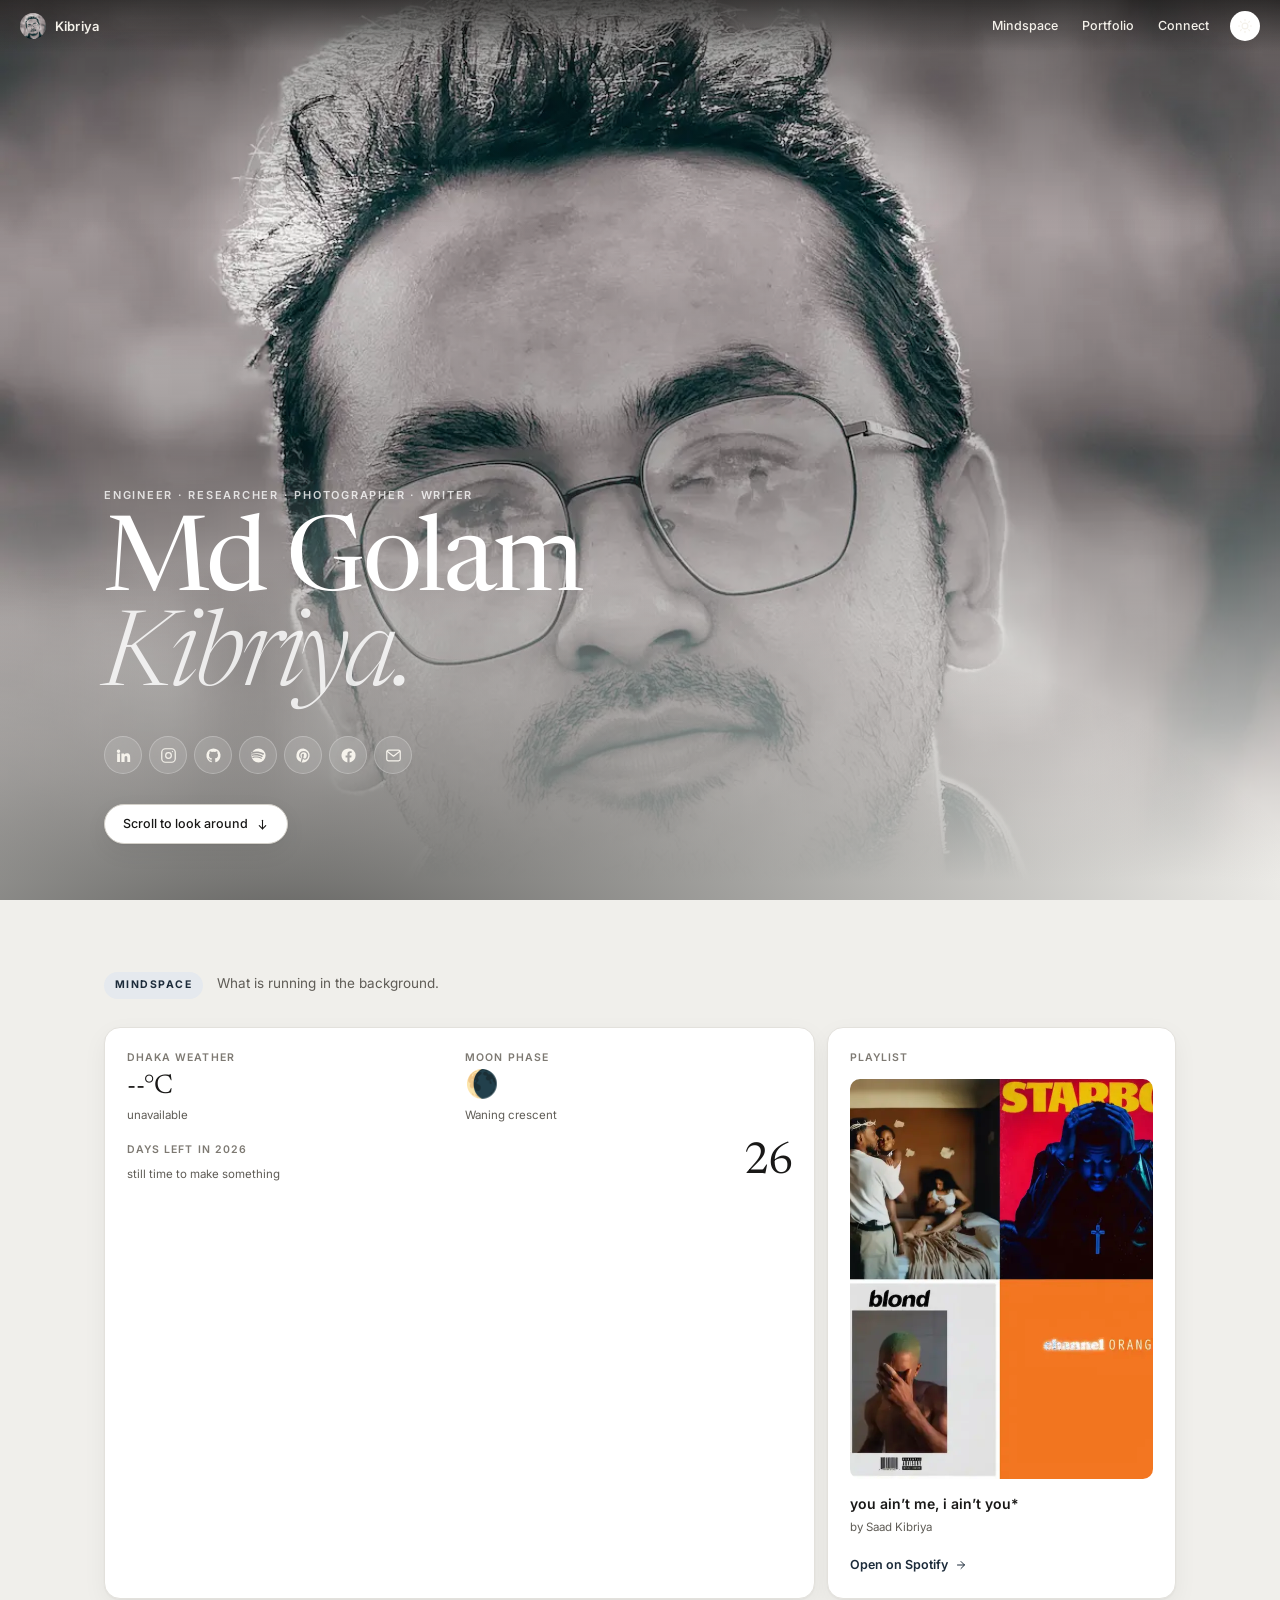
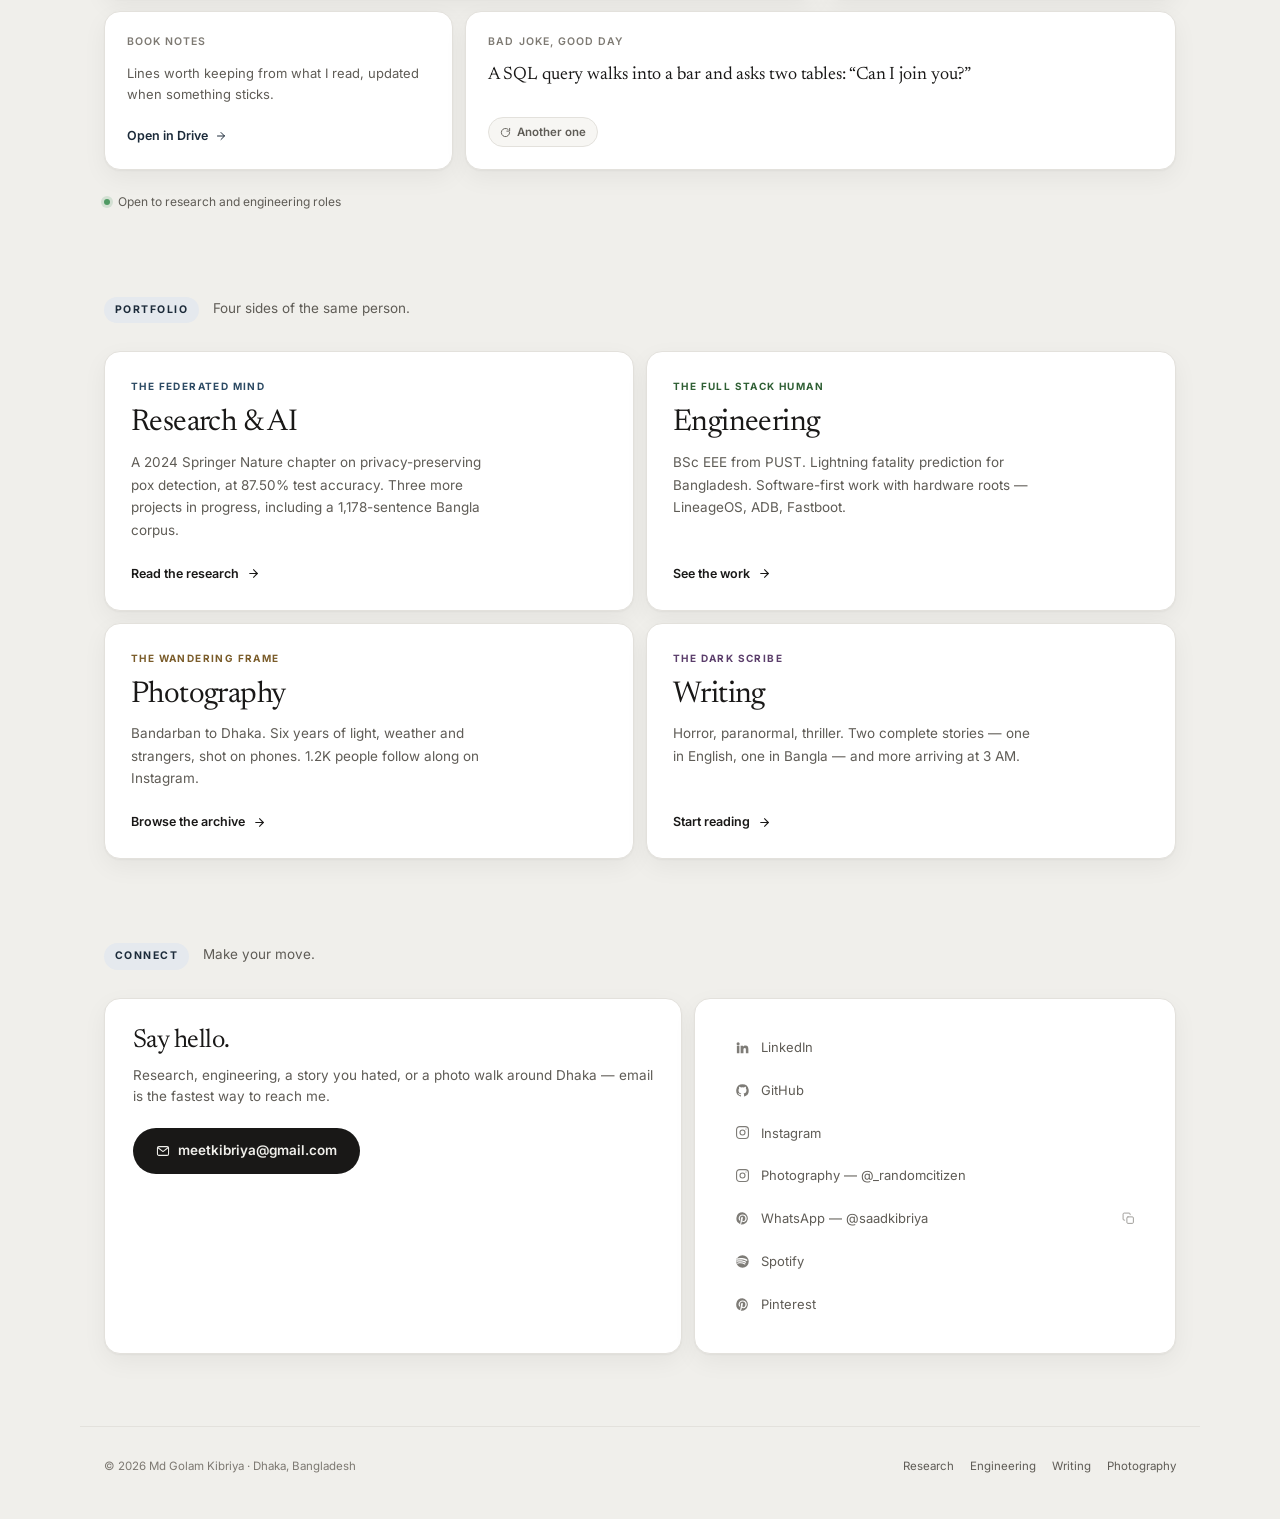
==== commit 0929248f: "Update pages to the new site URL" ====
--- a/index.html
+++ b/index.html
@@ -5,12 +5,12 @@
   <meta name="viewport" content="width=device-width, initial-scale=1.0" />
   <title>Md Golam Kibriya — Engineer, Researcher, Photographer, Writer</title>
   <meta name="description" content="Md Golam Kibriya — engineer and researcher in Dhaka. Federated learning, Bengali NLP, photography and dark fiction. One person, four portfolios." />
-  <link rel="canonical" href="https://saadkibriya.github.io/" />
+  <link rel="canonical" href="https://saadkibriya.github.io/kibriya-v2/" />
   <meta property="og:type" content="website" />
   <meta property="og:title" content="Md Golam Kibriya" />
   <meta property="og:description" content="Engineer, researcher, photographer, writer. One person, four portfolios." />
-  <meta property="og:url" content="https://saadkibriya.github.io/" />
-  <meta property="og:image" content="https://saadkibriya.github.io/assets/hero.webp" />
+  <meta property="og:url" content="https://saadkibriya.github.io/kibriya-v2/" />
+  <meta property="og:image" content="https://saadkibriya.github.io/kibriya-v2/assets/hero.webp" />
   <meta name="twitter:card" content="summary_large_image" />
   <meta name="twitter:title" content="Md Golam Kibriya" />
   <meta name="twitter:description" content="Engineer, researcher, photographer, writer." />
